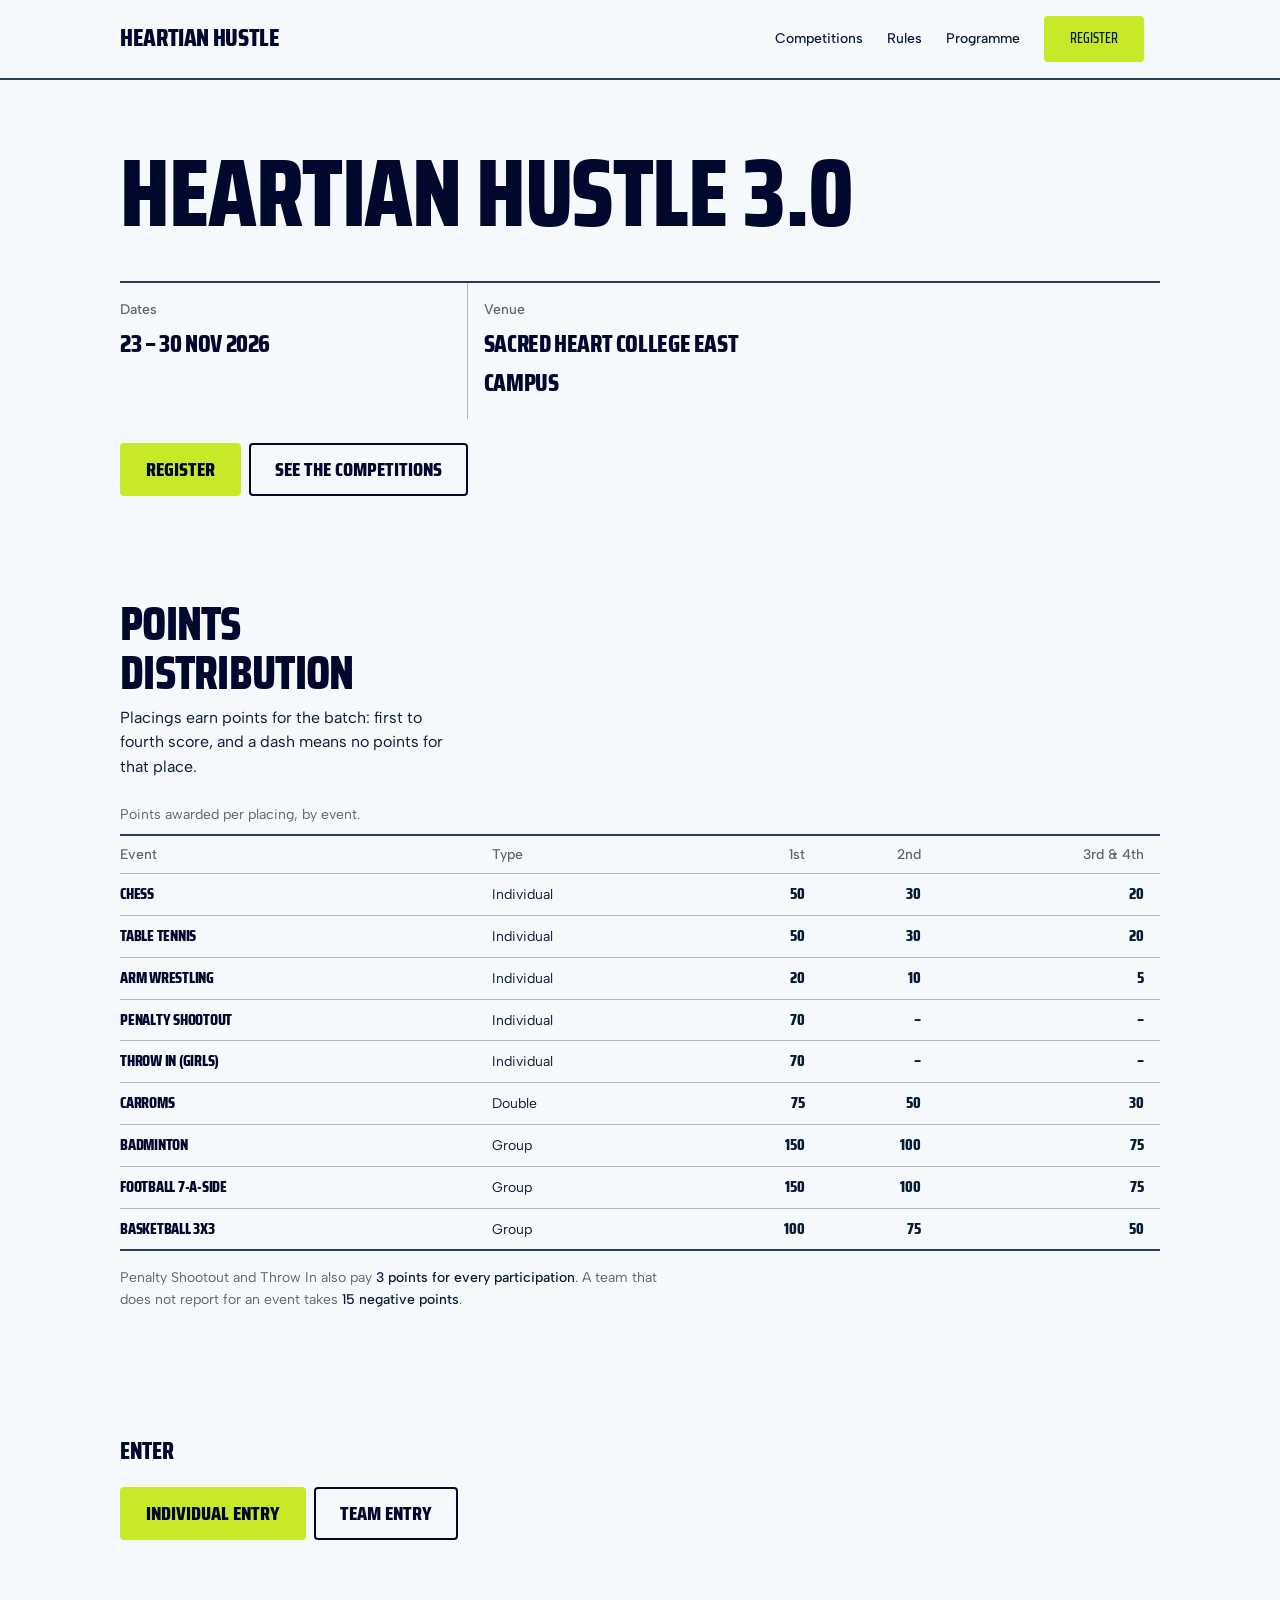
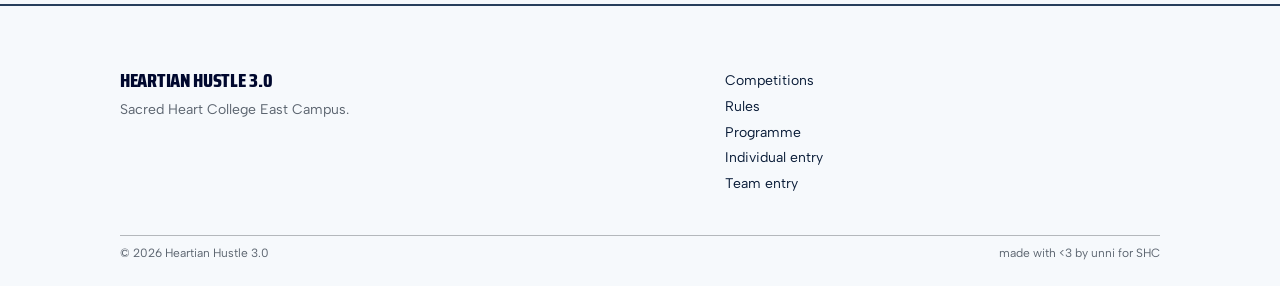
==== index.html @ a340eaea "fix: let the CSV download land before revoking its blob The object URL was revoked in the same tick " ====
<!DOCTYPE html>
<html lang="en">
<head>
<meta charset="utf-8">
<meta name="viewport" content="width=device-width, initial-scale=1">
<title>Heartian Hustle 3.0</title>
<meta name="description" content="Heartian Hustle 3.0 at Sacred Heart College East Campus, 23 – 30 November 2026.">
<meta property="og:title" content="Heartian Hustle 3.0">
<meta property="og:description" content="Heartian Hustle 3.0 at Sacred Heart College East Campus, 23 – 30 November 2026.">
<meta property="og:type" content="website">
<meta name="theme-color" content="#f7f8fa">
<link rel="icon" href="data:image/svg+xml,%3Csvg xmlns='http://www.w3.org/2000/svg' viewBox='0 0 32 32'%3E%3Crect width='32' height='32' fill='%230d1220'/%3E%3Ctext x='16' y='24' font-family='Arial Narrow,Helvetica,Arial' font-size='20' font-weight='700' fill='%23f7f8fa' text-anchor='middle'%3EH%3C/text%3E%3C/svg%3E">
<link rel="preconnect" href="https://fonts.googleapis.com">
<link rel="preconnect" href="https://fonts.gstatic.com" crossorigin>
<link href="https://fonts.googleapis.com/css2?family=Albert+Sans:wght@400;500&family=JetBrains+Mono:wght@500&family=Saira+Condensed:wght@800&display=swap" rel="stylesheet">
<link rel="stylesheet" href="css/style.css?v=20261119b">
<script>document.documentElement.className += ' js';</script>
</head>

<body>
<a class="skip" href="#main">Skip to content</a>

<header class="mast">
  <div class="wrap mast-inner">
    <a class="wordmark" href="index.html">Heartian Hustle</a>
    <div class="mast-tools">
      <button class="nav-toggle" type="button" data-nav-toggle aria-expanded="false" aria-controls="site-nav">Menu</button>
    </div>
    <nav class="nav" id="site-nav" data-nav>
      <a href="events.html">Competitions</a>
      <a href="rules.html">Rules</a>
      <a href="schedule.html">Programme</a>
      <a class="btn btn-volt" href="register.html">Register</a>
    </nav>
  </div>
</header>

<main id="main">

  <section class="hero">
    <div class="wrap">
      <h1>Heartian Hustle 3.0</h1>
      <dl class="facts">
        <div><dt>Dates</dt><dd>23 – 30 Nov 2026</dd></div>
        <div><dt>Venue</dt><dd>Sacred Heart College East Campus</dd></div>
      </dl>
      <div class="actions">
        <a class="btn btn-volt" href="register.html">Register</a>
        <a class="btn btn-line" href="events.html">See the competitions</a>
      </div>
    </div>
  </section>

  <section class="section">
    <div class="wrap">
      <div class="section-head">
        <h2>Points distribution</h2>
        <p class="lede">Placings earn points for the batch: first to fourth score, and a dash means no points for that place.</p>
      </div>
      <div class="sheet-wrap">
        <table class="points">
          <caption>Points awarded per placing, by event.</caption>
          <thead>
            <tr>
              <th scope="col">Event</th>
              <th scope="col">Type</th>
              <th scope="col" class="num">1st</th>
              <th scope="col" class="num">2nd</th>
              <th scope="col" class="num">3rd &amp; 4th</th>
            </tr>
          </thead>
          <tbody>
            <tr>
              <th scope="row">Chess</th>
              <td>Individual</td>
              <td class="num">50</td>
              <td class="num">30</td>
              <td class="num">20</td>
            </tr>
            <tr>
              <th scope="row">Table Tennis</th>
              <td>Individual</td>
              <td class="num">50</td>
              <td class="num">30</td>
              <td class="num">20</td>
            </tr>
            <tr>
              <th scope="row">Arm Wrestling</th>
              <td>Individual</td>
              <td class="num">20</td>
              <td class="num">10</td>
              <td class="num">5</td>
            </tr>
            <tr>
              <th scope="row">Penalty Shootout</th>
              <td>Individual</td>
              <td class="num">70</td>
              <td class="num">&ndash;</td>
              <td class="num">&ndash;</td>
            </tr>
            <tr>
              <th scope="row">Throw In (Girls)</th>
              <td>Individual</td>
              <td class="num">70</td>
              <td class="num">&ndash;</td>
              <td class="num">&ndash;</td>
            </tr>
            <tr>
              <th scope="row">Carroms</th>
              <td>Double</td>
              <td class="num">75</td>
              <td class="num">50</td>
              <td class="num">30</td>
            </tr>
            <tr>
              <th scope="row">Badminton</th>
              <td>Group</td>
              <td class="num">150</td>
              <td class="num">100</td>
              <td class="num">75</td>
            </tr>
            <tr>
              <th scope="row">Football 7-a-side</th>
              <td>Group</td>
              <td class="num">150</td>
              <td class="num">100</td>
              <td class="num">75</td>
            </tr>
            <tr>
              <th scope="row">Basketball 3x3</th>
              <td>Group</td>
              <td class="num">100</td>
              <td class="num">75</td>
              <td class="num">50</td>
            </tr>
          </tbody>
        </table>
      </div>
      <p class="points-note">Penalty Shootout and Throw In also pay <strong>3 points for every participation</strong>. A team that does not report for an event takes <strong>15 negative points</strong>.</p>
    </div>
  </section>

  <section class="section">
    <div class="wrap">
      <h2>Enter</h2>
      <div class="actions mt-lg">
        <a class="btn btn-volt" href="register.html">Individual entry</a>
        <a class="btn btn-line" href="register-team.html">Team entry</a>
      </div>
    </div>
  </section>

</main>

<footer class="foot">
  <div class="wrap">
    <div class="foot-grid">
      <div>
        <h2>Heartian Hustle 3.0</h2>
        <p>Sacred Heart College East Campus.</p>
      </div>
      <div class="col">
        <a href="events.html">Competitions</a>
        <a href="rules.html">Rules</a>
        <a href="schedule.html">Programme</a>
        <a href="register.html">Individual entry</a>
        <a href="register-team.html">Team entry</a>
      </div>
    </div>
    <div class="colophon">
      <span>&copy; <span data-year>2026</span> Heartian Hustle 3.0</span>
      <span>made with &lt;3 by unni for SHC</span>
    </div>
  </div>
</footer>

<script src="js/site.js?v=20261119b" defer></script>
</body>
</html>
---- css/style.css ----
/* Hallmark · v2.0.0 · theme: sport · deal: manual · genre: editorial · job: register · tone: utilitarian · modes: light · sloplint: clean, 0 FAIL / 0 REFLEX / 0 WARN (2026-11-18, editorial) */
/* Hallmark · pre-emit critique: P4 H4 E4 S4 R4 V3 · weakest: V, first build in this repo so there is no log to differ from; the theme was picked by hand rather than dealt */

:root {
  --color-paper: oklch(98% 0.005 250);
  --color-paper-2: oklch(95% 0.006 250);
  --color-paper-3: oklch(91.5% 0.007 250);
  --color-ink: oklch(16% 0.08 260);
  --color-ink-2: oklch(22% 0.06 258);
  --color-muted: oklch(50% 0.02 250);
  --color-rule: oklch(78% 0.008 250);
  --color-rule-2: oklch(36% 0.06 255);
  --color-accent: oklch(88% 0.2 120);
  --color-accent-ink: oklch(16% 0.08 260);
  --color-accent-deep: oklch(58% 0.145 125);
  --color-focus: oklch(58% 0.145 125);
  --color-slot: oklch(76% 0.07 258);

  --font-display: "Saira Condensed", "Arial Narrow", sans-serif;
  --font-body: "Albert Sans", ui-sans-serif, system-ui, sans-serif;
  --font-outlier: "JetBrains Mono", ui-monospace, monospace;

  --radius-card: 4px;
  --rule-hair: 1px;
  --rule-bar: 2px;
  --tracking-display: -0.015em;
  --display-weight: 800;

  --text-xs: 0.75rem;
  --text-sm: 0.875rem;
  --text-md: 1rem;
  --text-lg: 1.25rem;
  --text-xl: 1.5625rem;
  --text-2xl: 1.953rem;
  --text-3xl: 2.441rem;
  --text-display-s: 3.052rem;
  --text-display: 5.25rem;

  --space-xs: 4px;
  --space-sm: 8px;
  --space-md: 16px;
  --space-lg: 24px;
  --space-xl: 40px;
  --space-2xl: 64px;
  --space-3xl: 96px;

  --wrap: 1120px;
  --pad: clamp(20px, 5vw, 40px);
  --ease-out: cubic-bezier(0.2, 0.7, 0.3, 1);
  --dur-micro: 120ms;
  --dur-short: 220ms;

  --pad-control-y: 12px;
  --pad-control-x: 12px;
  --col-gap: var(--space-xl);

  color-scheme: light;
}

/* Base ------------------------------------------------------------------- */
*, *::before, *::after { box-sizing: border-box; }
html, body { overflow-x: clip; }
html { -webkit-text-size-adjust: 100%; scrollbar-color: var(--color-rule-2) var(--color-paper); }
body {
  margin: 0;
  background: var(--color-paper);
  color: var(--color-ink);
  font-family: var(--font-body);
  font-size: var(--text-md);
  font-weight: 400;
  line-height: 1.55;
  font-synthesis: none;
}
h1, h2, h3 {
  margin: 0;
  font-family: var(--font-display);
  font-weight: var(--display-weight);
  letter-spacing: var(--tracking-display);
  text-transform: uppercase;
  line-height: 1.02;
  text-wrap: balance;
}
p { margin: 0 0 var(--space-md); text-wrap: pretty; }
p:last-child { margin-bottom: 0; }
ul, ol { margin: 0; padding: 0; list-style: none; }
a { color: inherit; }
img { max-width: 100%; display: block; }
code { font-family: var(--font-outlier); font-size: 0.92em; }
[hidden] { display: none !important; }
::selection { background: var(--color-accent); color: var(--color-accent-ink); }

:where(a, button, input, select, textarea, summary, [tabindex]):focus-visible {
  outline: 2px solid var(--color-focus);
  outline-offset: 2px;
}

/* Layout ------------------------------------------------------------------ */
.wrap { width: 100%; max-width: var(--wrap); margin: 0 auto; padding: 0 var(--pad); }
.narrow { max-width: 640px; }
.skip { position: absolute; left: -9999px; }
.skip:focus { left: var(--space-md); top: var(--space-md); z-index: 100; padding: var(--space-sm) var(--space-md); background: var(--color-ink); color: var(--color-paper); }

/* Masthead ---------------------------------------------------------------- */
.mast { border-bottom: var(--rule-bar) solid var(--color-rule-2); background: var(--color-paper); }
.mast-inner { position: relative; display: flex; flex-wrap: wrap; align-items: center; justify-content: space-between; gap: var(--space-md); padding-top: var(--space-md); padding-bottom: var(--space-md); }
.wordmark { font-family: var(--font-display); font-weight: var(--display-weight); font-size: var(--text-xl); letter-spacing: var(--tracking-display); text-transform: uppercase; text-decoration: none; margin-right: auto; }

/* Masthead tools ----------------------------------------------------------- */
.mast-tools { display: flex; align-items: center; gap: var(--space-sm); }
/* Above the mobile breakpoint the tools sit at the far edge, past the nav. */
@media (min-width: 781px) { .mast-tools { order: 1; } }
.nav { display: flex; align-items: center; gap: var(--space-lg); }
.nav a { font-size: var(--text-sm); font-weight: 500; color: var(--color-ink-2); text-decoration: none; }
.nav a:hover { color: var(--color-ink); text-decoration: underline; text-decoration-color: var(--color-accent-deep); text-underline-offset: 4px; }
.nav a[aria-current="page"] { color: var(--color-ink); text-decoration: underline; text-decoration-color: var(--color-accent-deep); text-underline-offset: 4px; }
.nav a:active { color: var(--color-accent-deep); }
.nav-toggle { display: none; }

/* Controls ---------------------------------------------------------------- */
.btn {
  display: inline-flex;
  align-items: center;
  justify-content: center;
  padding: var(--pad-control-y) var(--space-lg);
  border: var(--rule-bar) solid transparent;
  border-radius: var(--radius-card);
  font-family: var(--font-display);
  font-weight: var(--display-weight);
  font-size: var(--text-lg);
  line-height: 1.25;
  letter-spacing: 0;
  text-transform: uppercase;
  text-decoration: none;
  cursor: pointer;
  transition: background-color var(--dur-micro) var(--ease-out), color var(--dur-micro) var(--ease-out), border-color var(--dur-micro) var(--ease-out);
}
.btn-volt { background: var(--color-accent); color: var(--color-accent-ink); }
.btn-volt:hover { background: var(--color-accent-deep); color: var(--color-accent-ink); }
.btn-volt:active { background: var(--color-ink); color: var(--color-paper); }
.btn-line { border-color: var(--color-ink); color: var(--color-ink); }
.btn-line:hover { background: var(--color-ink); color: var(--color-paper); }
.btn-line:active { background: var(--color-accent); border-color: var(--color-ink); color: var(--color-accent-ink); }
.btn-block { width: 100%; }
.btn:disabled { background: var(--color-paper-3); color: var(--color-muted); cursor: not-allowed; }

/* Hero -------------------------------------------------------------------- */
.hero { padding: var(--space-2xl) 0 var(--space-xl); }
.hero h1 { font-size: clamp(3rem, 8vw, 6rem); }
.hero-line { max-width: 46ch; margin-top: var(--space-md); font-size: var(--text-lg); color: var(--color-ink-2); }
.facts { display: grid; grid-template-columns: repeat(3, minmax(0, 1fr)); margin: var(--space-xl) 0 0; border-top: var(--rule-bar) solid var(--color-rule-2); }
.facts > div { padding: var(--space-md) var(--space-md) var(--space-md) 0; }
.facts > div + div { padding-left: var(--space-md); border-left: var(--rule-hair) solid var(--color-rule); }
.facts dt { font-size: var(--text-sm); font-weight: 500; color: var(--color-muted); }
.facts dd { margin: var(--space-xs) 0 0; font-family: var(--font-display); font-weight: var(--display-weight); font-size: var(--text-xl); font-variant-numeric: tabular-nums; letter-spacing: var(--tracking-display); text-transform: uppercase; }
.actions { display: flex; flex-wrap: wrap; gap: var(--space-sm); margin-top: var(--space-lg); }

/* Sections ---------------------------------------------------------------- */
.section { padding: var(--space-2xl) 0; }
.section-well { background: var(--color-paper-2); border-top: var(--rule-bar) solid var(--color-rule-2); color: var(--color-ink); }
.section-head { max-width: 34ch; margin-bottom: var(--space-lg); }
.section-head h2 { font-size: clamp(1.9rem, 4vw, 3rem); }
.label { font-size: var(--text-sm); font-weight: 500; color: var(--color-muted); }
.lede { max-width: 62ch; margin-top: var(--space-sm); color: var(--color-ink-2); }

/* Competition index ------------------------------------------------------- */
.index { border-top: var(--rule-bar) solid var(--color-rule-2); }
.index-row { display: grid; grid-template-columns: minmax(0, 1fr) auto; gap: var(--space-md); align-items: baseline; padding: var(--space-md) 0; border-bottom: var(--rule-hair) solid var(--color-rule); color: inherit; text-decoration: none; transition: background-color var(--dur-micro) var(--ease-out); }
.index-row:hover { background: var(--color-paper-2); }
.index-row:active { background: var(--color-paper-3); }
.index-row-detail { grid-template-columns: minmax(0, 1.4fr) minmax(0, 1fr) auto; }
.index-row h3 { font-size: var(--text-xl); }
.index-row .meta { font-size: var(--text-sm); color: var(--color-ink-2); }
.index-row .enter { font-family: var(--font-display); font-weight: var(--display-weight); font-size: var(--text-md); text-transform: uppercase; color: var(--color-ink); text-decoration: underline; text-decoration-color: var(--color-accent); text-decoration-thickness: var(--rule-bar); text-underline-offset: 5px; }
.index-row:hover .enter { text-decoration-color: var(--color-accent-deep); }

/* Tables ------------------------------------------------------------------ */
.sheet-wrap { overflow-x: auto; }
.sheet { width: 100%; border-collapse: collapse; border-top: var(--rule-bar) solid var(--color-rule-2); border-bottom: var(--rule-bar) solid var(--color-rule-2); font-size: var(--text-sm); }
.sheet caption { padding-bottom: var(--space-sm); text-align: left; caption-side: top; font-size: var(--text-sm); font-weight: 500; color: var(--color-muted); }
.sheet th, .sheet td { padding: var(--space-sm) var(--space-md) var(--space-sm) 0; text-align: left; vertical-align: baseline; border-top: var(--rule-hair) solid var(--color-rule); }
.sheet thead th { border-top: 0; font-size: var(--text-sm); font-weight: 500; color: var(--color-muted); }
.sheet td:first-child { width: 6.5rem; font-family: var(--font-outlier); font-size: var(--text-sm); font-variant-numeric: tabular-nums; color: var(--color-ink-2); white-space: nowrap; }
.sheet .stage { color: var(--color-muted); }
.day + .day { margin-top: var(--space-2xl); }
.day-head { display: flex; align-items: baseline; justify-content: space-between; gap: var(--space-md); margin-bottom: var(--space-sm); }
.day-head h2 { font-size: var(--text-3xl); }

/* Points distribution ------------------------------------------------------ */
/* Reference table on the home and competitions pages: event names in the
   display face, points right-aligned so the columns read as numbers. */
.points { width: 100%; border-collapse: collapse; border-top: var(--rule-bar) solid var(--color-rule-2); border-bottom: var(--rule-bar) solid var(--color-rule-2); }
.points caption { padding-bottom: var(--space-sm); text-align: left; caption-side: top; font-size: var(--text-sm); color: var(--color-muted); }
.points th, .points td { padding: var(--space-sm) var(--space-md) var(--space-sm) 0; text-align: left; vertical-align: baseline; border-top: var(--rule-hair) solid var(--color-rule); }
.points thead th { border-top: 0; font-size: var(--text-sm); font-weight: 500; color: var(--color-muted); white-space: nowrap; }
.points tbody th { font-family: var(--font-display); font-weight: var(--display-weight); font-size: var(--text-md); letter-spacing: var(--tracking-display); text-transform: uppercase; }
.points tbody td { font-size: var(--text-sm); color: var(--color-ink-2); }
.points .num { text-align: right; font-family: var(--font-display); font-weight: var(--display-weight); font-size: var(--text-md); font-variant-numeric: tabular-nums; letter-spacing: var(--tracking-display); }
.points thead .num { font-family: var(--font-body); font-weight: 500; font-size: var(--text-sm); letter-spacing: 0; }

/* Rules ------------------------------------------------------------------- */
/* The general instructions are a numbered sheet; each event's rules are a
 * bulleted body inside a details panel. Both use the same hairlines as the
 * points table so the page reads as one printed document. */
.rules { counter-reset: rule; border-top: var(--rule-bar) solid var(--color-rule-2); }
.rules > li { position: relative; padding: var(--space-sm) 0 var(--space-sm) 3.25rem; border-bottom: var(--rule-hair) solid var(--color-rule); color: var(--color-ink-2); }
.rules > li::before { counter-increment: rule; content: counter(rule, decimal-leading-zero); position: absolute; left: 0; top: var(--space-sm); font-family: var(--font-outlier); font-size: var(--text-sm); color: var(--color-muted); }
.rules strong { color: var(--color-ink); font-weight: 500; }

.rule-list { display: grid; gap: var(--space-xs); margin-bottom: var(--space-md); }
.rule-list li { position: relative; padding-left: var(--space-lg); color: var(--color-ink-2); }
.rule-list li::before { content: ""; position: absolute; left: 0; top: 0.62em; width: 8px; height: var(--rule-bar); background: var(--color-accent-deep); }
.rule-list strong { color: var(--color-ink); font-weight: 500; }

.event-meta { display: grid; grid-template-columns: repeat(auto-fit, minmax(8.5rem, 1fr)); gap: var(--space-sm) var(--space-md); margin: var(--space-sm) 0 var(--space-lg); padding-bottom: var(--space-md); border-bottom: var(--rule-hair) solid var(--color-rule); }
.event-meta dt { font-size: var(--text-xs); font-weight: 500; color: var(--color-muted); }
.event-meta dd { margin: 2px 0 0; font-size: var(--text-sm); }

.points-note { max-width: 62ch; margin-top: var(--space-md); font-size: var(--text-sm); color: var(--color-muted); }
.points-note strong { color: var(--color-ink-2); font-weight: 500; }


/* Entry band -------------------------------------------------------------- */
.entry { display: grid; grid-template-columns: minmax(0, 1.1fr) minmax(0, 0.9fr); gap: var(--col-gap); align-items: start; }
.entry-single { grid-template-columns: minmax(0, 1fr); max-width: 760px; }
.included { border-top: var(--rule-bar) solid var(--color-rule-2); }
.included > div { display: grid; grid-template-columns: minmax(0, 0.55fr) minmax(0, 1fr); gap: var(--space-md); padding: var(--space-sm) 0; border-bottom: var(--rule-hair) solid var(--color-rule); }
.included dt { font-size: var(--text-sm); font-weight: 500; color: var(--color-muted); }
.included dd { margin: 0; font-size: var(--text-md); }

/* Questions --------------------------------------------------------------- */
.asks { border-top: var(--rule-bar) solid var(--color-rule-2); }
.asks a { display: flex; justify-content: space-between; gap: var(--space-md); padding: var(--space-sm) 0; border-bottom: var(--rule-hair) solid var(--color-rule); font-size: var(--text-lg); text-decoration: none; }
.asks a:hover { text-decoration: underline; text-decoration-color: var(--color-accent-deep); text-underline-offset: 4px; }
.asks a:active { background: var(--color-paper-2); }

/* Forms ------------------------------------------------------------------- */
.form-grid { display: grid; grid-template-columns: repeat(2, minmax(0, 1fr)); gap: var(--space-md) var(--col-gap); }
.field { display: flex; flex-direction: column; gap: var(--space-xs); }
.field-full { grid-column: 1 / -1; }
.field label { font-size: var(--text-sm); font-weight: 500; color: var(--color-ink-2); }
input, select, textarea {
  width: 100%;
  padding: var(--space-sm) var(--pad-control-x);
  border: var(--rule-hair) solid var(--color-rule-2);
  border-radius: var(--radius-card);
  background: var(--color-paper);
  color: var(--color-ink);
  font-family: var(--font-body);
  font-size: var(--text-md);
}
input:focus-visible, select:focus-visible, textarea:focus-visible { outline: 2px solid var(--color-focus); outline-offset: 0; }
textarea { min-height: 104px; resize: vertical; }
.hint { font-size: var(--text-xs); color: var(--color-muted); }
.check { display: flex; align-items: flex-start; gap: var(--space-sm); font-size: var(--text-sm); color: var(--color-ink-2); }
.check input { flex: 0 0 auto; width: auto; margin-top: var(--space-xs); }
.field-label { font-size: var(--text-sm); font-weight: 500; color: var(--color-ink-2); }
.checks { display: grid; grid-template-columns: repeat(2, minmax(0, 1fr)); gap: var(--space-sm) var(--col-gap); margin-top: var(--space-xs); }
.field-error { padding-left: var(--space-sm); border-left: var(--rule-bar) solid var(--color-ink); font-size: var(--text-sm); font-weight: 500; }
.notice { margin-bottom: var(--space-lg); padding: var(--space-md); border: var(--rule-hair) solid var(--color-slot); border-left: var(--rule-bar) solid var(--color-accent-deep); background: var(--color-paper-2); font-size: var(--text-sm); }

/* FAQ --------------------------------------------------------------------- */
details { border-bottom: var(--rule-hair) solid var(--color-rule); }
details:first-of-type { border-top: var(--rule-bar) solid var(--color-rule-2); }
summary { display: flex; justify-content: space-between; gap: var(--space-md); padding: var(--space-md) 0; font-size: var(--text-lg); font-weight: 500; cursor: pointer; list-style: none; }
summary::-webkit-details-marker { display: none; }
summary::after { content: "+"; font-family: var(--font-outlier); color: var(--color-muted); }
details[open] summary::after { content: "-"; }
summary:hover { color: var(--color-accent-deep); }
summary:active { background: var(--color-paper-2); }
.details-body { max-width: 68ch; padding-bottom: var(--space-md); color: var(--color-ink-2); }

/* Footer ------------------------------------------------------------------ */
.foot { padding: var(--space-2xl) 0 var(--space-lg); border-top: var(--rule-bar) solid var(--color-rule-2); }
.foot-grid { display: grid; grid-template-columns: minmax(0, 1.3fr) minmax(0, 1fr); gap: var(--col-gap); }
.foot h2 { font-size: var(--text-lg); }
.foot p { margin-top: var(--space-sm); font-size: var(--text-sm); color: var(--color-muted); }
.foot .col { display: grid; align-content: start; gap: var(--space-xs); }
.foot .col a { font-size: var(--text-sm); color: var(--color-ink-2); text-decoration: none; }
.foot .col a:hover { text-decoration: underline; text-decoration-color: var(--color-accent-deep); text-underline-offset: 4px; }
.colophon { display: flex; flex-wrap: wrap; justify-content: space-between; gap: var(--space-sm) var(--space-md); margin-top: var(--space-xl); padding-top: var(--space-sm); border-top: var(--rule-hair) solid var(--color-rule); font-size: var(--text-xs); color: var(--color-muted); }

/* Utility ----------------------------------------------------------------- */
.center-page { padding: var(--space-3xl) 0; }
.stack { display: grid; gap: var(--space-xs); }
.mt-lg { margin-top: var(--space-lg); }

/* Responsive -------------------------------------------------------------- */
@media (max-width: 900px) {
  .entry, .foot-grid { grid-template-columns: 1fr; gap: var(--space-xl); }
  .facts { grid-template-columns: 1fr; }
  .facts > div + div { padding-left: 0; border-left: 0; border-top: var(--rule-hair) solid var(--color-rule); }
}

@media (max-width: 780px) {
  .sheet { min-width: 33rem; }
  .points { min-width: 34rem; }
  .facts > div { padding: var(--space-sm) 0; }
  .nav-toggle { display: inline-flex; align-items: center; padding: var(--space-xs) var(--pad-control-x); border: var(--rule-hair) solid var(--color-rule-2); border-radius: var(--radius-card); background: transparent; color: var(--color-ink); font-family: var(--font-body); font-size: var(--text-sm); cursor: pointer; }
  .nav-toggle:active { background: var(--color-paper-3); }
  .nav { width: 100%; flex-wrap: wrap; gap: var(--space-sm) var(--space-lg); }
  .js .nav { display: none; flex-direction: column; align-items: stretch; gap: 0; }
  .js .nav.is-open { display: flex; }
  .js .nav a { padding: var(--space-sm) 0; border-top: var(--rule-hair) solid var(--color-rule); }
  .js .nav .btn { margin-top: var(--space-sm); border-top: 0; }
  .index-row { grid-template-columns: minmax(0, 1fr) auto; row-gap: var(--space-xs); }
  .index-row .meta { grid-column: 1 / -1; }
  .form-grid { grid-template-columns: 1fr; }
  .checks { grid-template-columns: 1fr; }
  .rules > li { padding-left: 2.5rem; }
  .hero { padding-top: var(--space-xl); }
}

@media (prefers-reduced-motion: reduce) {
  * { transition: none !important; animation: none !important; }
}

/* Admin, organiser view ---------------------------------------------------- */
/* Internal page: statistics, filters, two data tables. Same tokens, no new
   colours, so it follows light and dark without extra work. */
.admin-auth { max-width: 26rem; }
.admin-stats { display: grid; grid-template-columns: repeat(auto-fit, minmax(8rem, 1fr)); margin: 0; border-top: var(--rule-bar) solid var(--color-rule-2); }
.admin-stats > div { padding: var(--space-md) 0; border-bottom: var(--rule-hair) solid var(--color-rule); }
.admin-stats dt { font-size: var(--text-sm); font-weight: 500; color: var(--color-muted); }
.admin-stats dd { margin: var(--space-xs) 0 0; font-family: var(--font-display); font-weight: var(--display-weight); font-size: var(--text-2xl); letter-spacing: var(--tracking-display); font-variant-numeric: tabular-nums; }

.admin-filters { display: grid; grid-template-columns: repeat(auto-fit, minmax(10rem, 1fr)); gap: var(--space-md); align-items: end; }
.admin-filter-reset { justify-content: flex-end; }

.admin-table { width: 100%; border-collapse: collapse; border-top: var(--rule-bar) solid var(--color-rule-2); border-bottom: var(--rule-bar) solid var(--color-rule-2); font-size: var(--text-sm); }
.admin-table th, .admin-table td { padding: var(--space-sm) var(--space-md) var(--space-sm) 0; text-align: left; vertical-align: top; border-top: var(--rule-hair) solid var(--color-rule); }
.admin-table thead th { border-top: 0; font-weight: 500; color: var(--color-muted); white-space: nowrap; }
.admin-table tbody th { font-weight: 500; }
.admin-table tbody tr:last-child th, .admin-table tbody tr:last-child td { border-bottom: 0; }
.admin-table th button { padding: 0; border: 0; background: none; color: inherit; font: inherit; text-align: left; cursor: pointer; }
.admin-table th button:hover { color: var(--color-ink); text-decoration: underline; text-decoration-color: var(--color-accent-deep); text-underline-offset: 4px; }
.admin-table .num { text-align: right; font-variant-numeric: tabular-nums; }
.admin-table .label { display: block; }
.admin-table input[type="checkbox"] { width: auto; }
.admin-remove { padding: 0; border: 0; background: none; font: inherit; color: var(--color-ink-2); text-decoration: underline; text-decoration-color: var(--color-accent-deep); text-underline-offset: 4px; cursor: pointer; }
.admin-remove:hover { color: var(--color-ink); }
.admin-remove:active { color: var(--color-accent-deep); }

@media (max-width: 780px) {
  .admin-table { min-width: 40rem; }
  .admin-search-only { width: 100%; }
}

/* Team member rows ---------------------------------------------------------- */
/* The captain is a normal field; these are the rest of the squad. Built by
   js/register.js, so the markup for a row lives there, not here. */
.members { display: grid; gap: var(--space-md); margin-top: var(--space-sm); }
.member { padding: var(--space-md); border: var(--rule-hair) solid var(--color-rule); border-radius: var(--radius-card); background: var(--color-paper-2); }
.member-head { display: flex; align-items: center; justify-content: space-between; gap: var(--space-sm); margin-bottom: var(--space-sm); }
.member-title { font-size: var(--text-sm); font-weight: 500; color: var(--color-ink-2); }
.member-remove { width: 2rem; height: 2rem; padding: 0; border: var(--rule-hair) solid var(--color-rule-2); border-radius: var(--radius-card); background: var(--color-paper); color: var(--color-ink); font-size: var(--text-md); line-height: 1; cursor: pointer; }
.member-remove:hover { background: var(--color-ink); color: var(--color-paper); }
.member-grid { display: grid; grid-template-columns: repeat(2, minmax(0, 1fr)); gap: var(--space-sm) var(--col-gap); }
.member-label { font-size: var(--text-xs); font-weight: 500; color: var(--color-muted); }
.members-actions { display: flex; flex-wrap: wrap; align-items: center; gap: var(--space-md); margin-top: var(--space-md); }
.members-count { font-size: var(--text-xs); color: var(--color-muted); }
.members-count[data-ok="false"] { color: var(--color-ink-2); font-weight: 500; }

@media (max-width: 720px) {
  .member-grid { grid-template-columns: 1fr; }
}

/* Section headings inside a form -------------------------------------------- */
.form-head { margin: 0; font-family: var(--font-body); font-size: var(--text-md); font-weight: 500; color: var(--color-ink); }
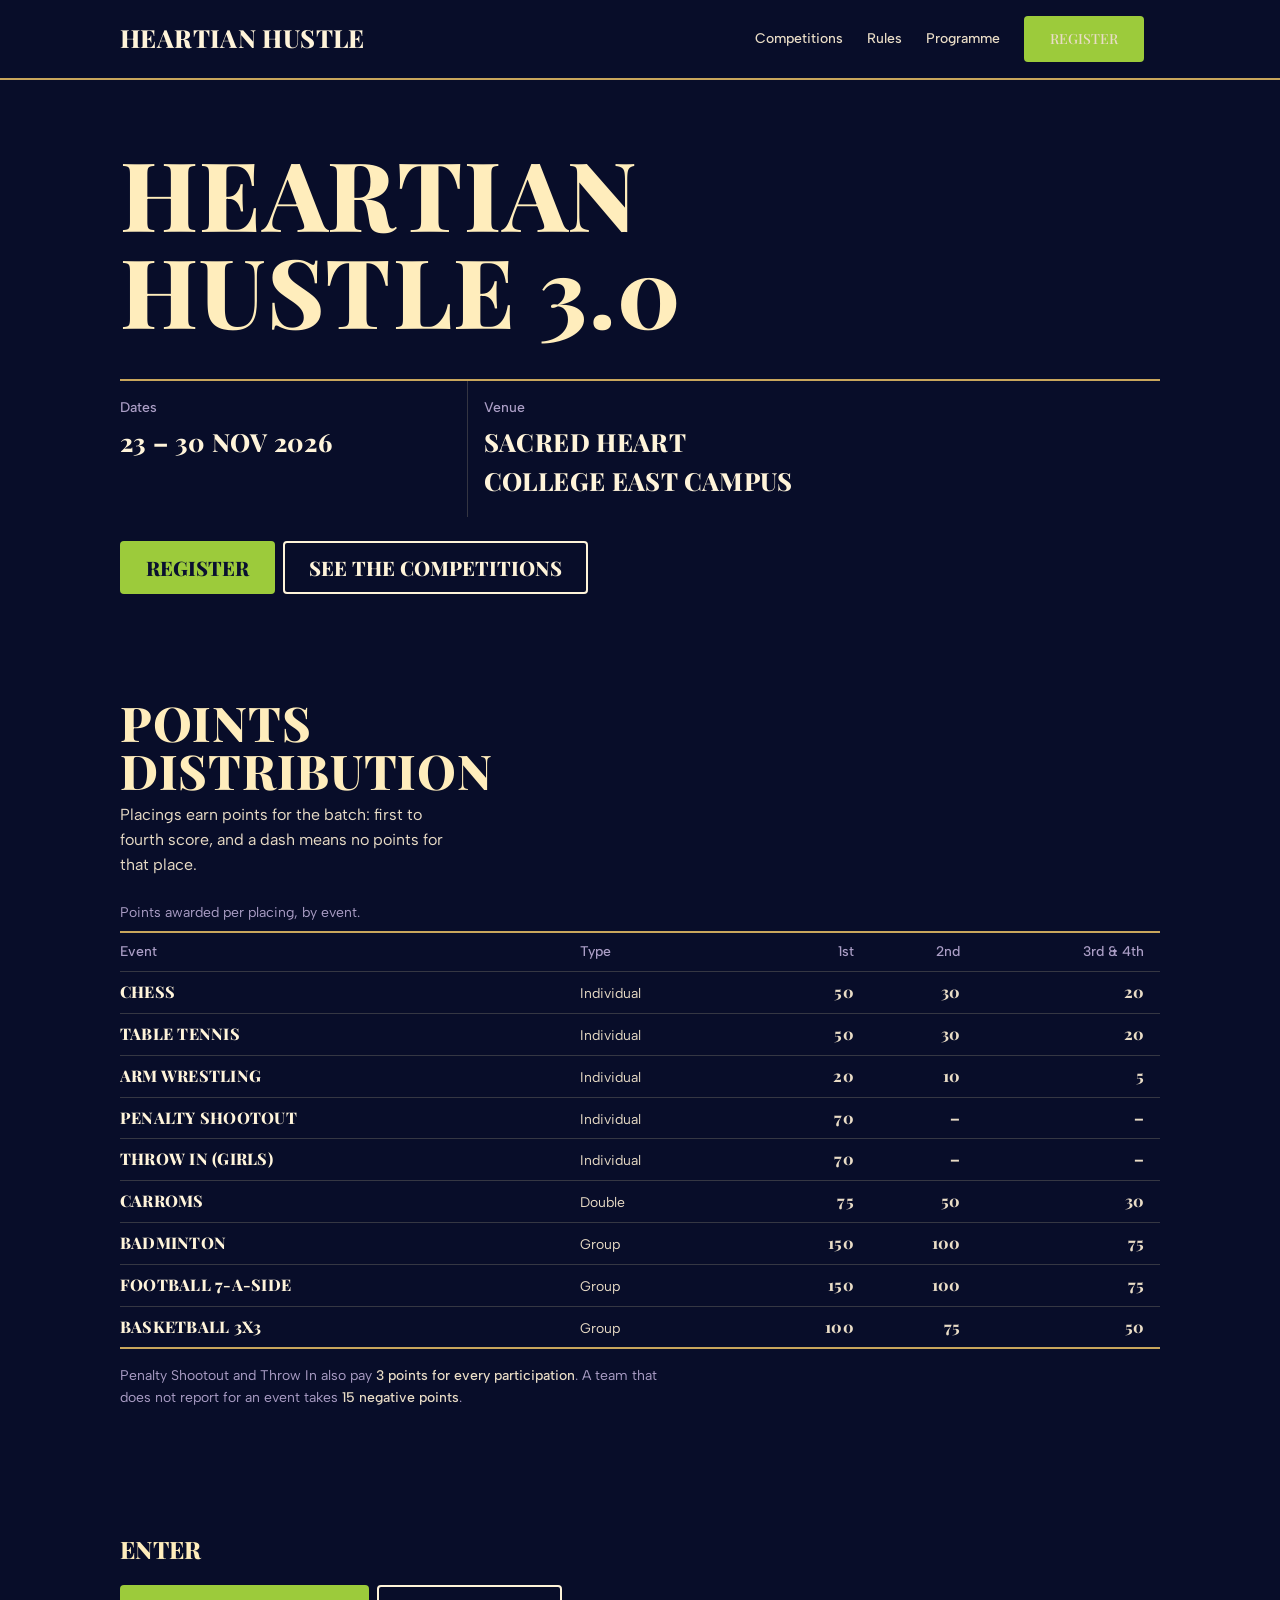
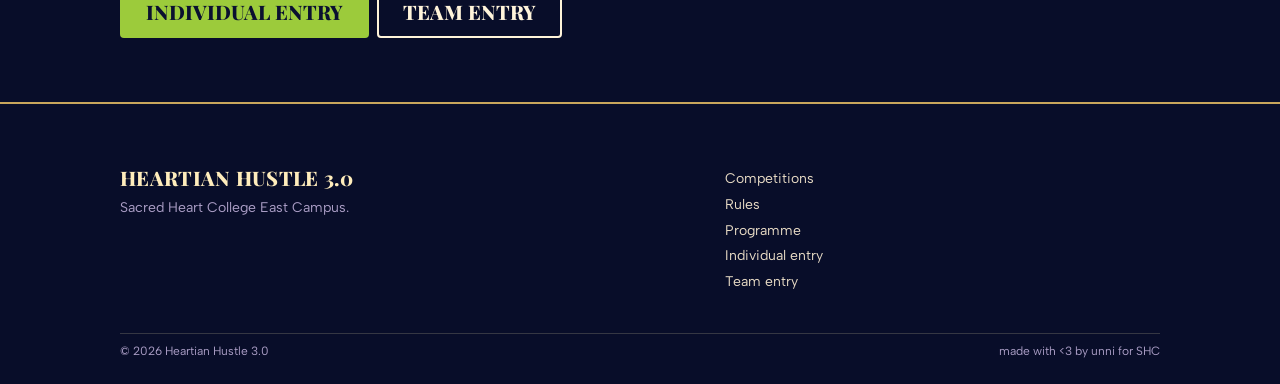
==== commit 0319009c: "theme: the sponsorship deck palette Indigo night with nebula light behind every page, gold hairlines" ====
--- a/index.html
+++ b/index.html
@@ -8,12 +8,12 @@
 <meta property="og:title" content="Heartian Hustle 3.0">
 <meta property="og:description" content="Heartian Hustle 3.0 at Sacred Heart College East Campus, 23 – 30 November 2026.">
 <meta property="og:type" content="website">
-<meta name="theme-color" content="#f7f8fa">
-<link rel="icon" href="data:image/svg+xml,%3Csvg xmlns='http://www.w3.org/2000/svg' viewBox='0 0 32 32'%3E%3Crect width='32' height='32' fill='%230d1220'/%3E%3Ctext x='16' y='24' font-family='Arial Narrow,Helvetica,Arial' font-size='20' font-weight='700' fill='%23f7f8fa' text-anchor='middle'%3EH%3C/text%3E%3C/svg%3E">
+<meta name="theme-color" content="#080d29">
+<link rel="icon" href="data:image/svg+xml,%3Csvg xmlns='http://www.w3.org/2000/svg' viewBox='0 0 32 32'%3E%3Crect width='32' height='32' fill='%239ccb3b'/%3E%3Ctext x='16' y='24' font-family='Georgia,serif' font-size='20' font-weight='700' fill='%230a1030' text-anchor='middle'%3EH%3C/text%3E%3C/svg%3E">
 <link rel="preconnect" href="https://fonts.googleapis.com">
 <link rel="preconnect" href="https://fonts.gstatic.com" crossorigin>
-<link href="https://fonts.googleapis.com/css2?family=Albert+Sans:wght@400;500&family=JetBrains+Mono:wght@500&family=Saira+Condensed:wght@800&display=swap" rel="stylesheet">
-<link rel="stylesheet" href="css/style.css?v=20261119b">
+<link href="https://fonts.googleapis.com/css2?family=Albert+Sans:wght@400;500&family=JetBrains+Mono:wght@500&family=Playfair+Display:wght@700;800&display=swap" rel="stylesheet">
+<link rel="stylesheet" href="css/style.css?v=20261119d">
 <script>document.documentElement.className += ' js';</script>
 </head>
 
@@ -174,6 +174,6 @@
   </div>
 </footer>
 
-<script src="js/site.js?v=20261119b" defer></script>
+<script src="js/site.js?v=20261119d" defer></script>
 </body>
 </html>
--- a/css/style.css
+++ b/css/style.css
@@ -1,29 +1,30 @@
 /* Hallmark · v2.0.0 · theme: sport · deal: manual · genre: editorial · job: register · tone: utilitarian · modes: light · sloplint: clean, 0 FAIL / 0 REFLEX / 0 WARN (2026-11-18, editorial) */
+/* Theme 2026-11-19: the sponsorship deck palette — indigo night, gold hairlines, lime action, Playfair display */
 /* Hallmark · pre-emit critique: P4 H4 E4 S4 R4 V3 · weakest: V, first build in this repo so there is no log to differ from; the theme was picked by hand rather than dealt */
 
 :root {
-  --color-paper: oklch(98% 0.005 250);
-  --color-paper-2: oklch(95% 0.006 250);
-  --color-paper-3: oklch(91.5% 0.007 250);
-  --color-ink: oklch(16% 0.08 260);
-  --color-ink-2: oklch(22% 0.06 258);
-  --color-muted: oklch(50% 0.02 250);
-  --color-rule: oklch(78% 0.008 250);
-  --color-rule-2: oklch(36% 0.06 255);
-  --color-accent: oklch(88% 0.2 120);
-  --color-accent-ink: oklch(16% 0.08 260);
-  --color-accent-deep: oklch(58% 0.145 125);
-  --color-focus: oklch(58% 0.145 125);
-  --color-slot: oklch(76% 0.07 258);
-
-  --font-display: "Saira Condensed", "Arial Narrow", sans-serif;
+  --color-paper: #080d29;
+  --color-paper-2: rgba(63, 43, 92, 0.42);
+  --color-paper-3: rgba(63, 43, 92, 0.62);
+  --color-ink: #fff4da;
+  --color-ink-2: #e9dcc6;
+  --color-muted: #ab9ec6;
+  --color-rule: rgba(255, 240, 183, 0.18);
+  --color-rule-2: #c9a65c;
+  --color-accent: #9ccb3b;
+  --color-accent-ink: #0a1030;
+  --color-accent-deep: #ff8a3d;
+  --color-focus: #ffc46b;
+  --color-slot: rgba(255, 240, 183, 0.35);
+
+  --font-display: "Playfair Display", Georgia, "Times New Roman", serif;
   --font-body: "Albert Sans", ui-sans-serif, system-ui, sans-serif;
   --font-outlier: "JetBrains Mono", ui-monospace, monospace;
 
   --radius-card: 4px;
   --rule-hair: 1px;
   --rule-bar: 2px;
-  --tracking-display: -0.015em;
+  --tracking-display: 0.015em;
   --display-weight: 800;
 
   --text-xs: 0.75rem;
@@ -54,8 +55,30 @@
   --pad-control-x: 12px;
   --col-gap: var(--space-xl);
 
-  color-scheme: light;
-}
+  color-scheme: dark;
+}
+
+/* Theme ------------------------------------------------------------------- */
+/* From the 2026 sponsorship deck: indigo night with nebula light, gold
+ * hairlines, lime for anything you can press, cream serif headings. */
+html { background: #05091f; }
+body { background: transparent; }
+body::before {
+  content: "";
+  position: fixed;
+  inset: 0;
+  z-index: -1;
+  pointer-events: none;
+  background:
+    radial-gradient(62% 44% at 12% 2%, rgba(170, 45, 150, 0.50), transparent 68%),
+    radial-gradient(52% 38% at 90% 6%, rgba(0, 120, 205, 0.38), transparent 70%),
+    radial-gradient(70% 46% at 50% 108%, rgba(255, 138, 61, 0.40), transparent 66%),
+    radial-gradient(42% 34% at 82% 66%, rgba(120, 48, 168, 0.35), transparent 72%),
+    #080d29;
+}
+h1, h2 { color: #ffedbc; }
+::placeholder { color: var(--color-muted); opacity: 1; }
+select option { background: var(--color-paper); color: var(--color-ink); }
 
 /* Base ------------------------------------------------------------------- */
 *, *::before, *::after { box-sizing: border-box; }
@@ -101,7 +124,7 @@
 .skip:focus { left: var(--space-md); top: var(--space-md); z-index: 100; padding: var(--space-sm) var(--space-md); background: var(--color-ink); color: var(--color-paper); }
 
 /* Masthead ---------------------------------------------------------------- */
-.mast { border-bottom: var(--rule-bar) solid var(--color-rule-2); background: var(--color-paper); }
+.mast { border-bottom: var(--rule-bar) solid var(--color-rule-2); background: transparent; }
 .mast-inner { position: relative; display: flex; flex-wrap: wrap; align-items: center; justify-content: space-between; gap: var(--space-md); padding-top: var(--space-md); padding-bottom: var(--space-md); }
 .wordmark { font-family: var(--font-display); font-weight: var(--display-weight); font-size: var(--text-xl); letter-spacing: var(--tracking-display); text-transform: uppercase; text-decoration: none; margin-right: auto; }
 
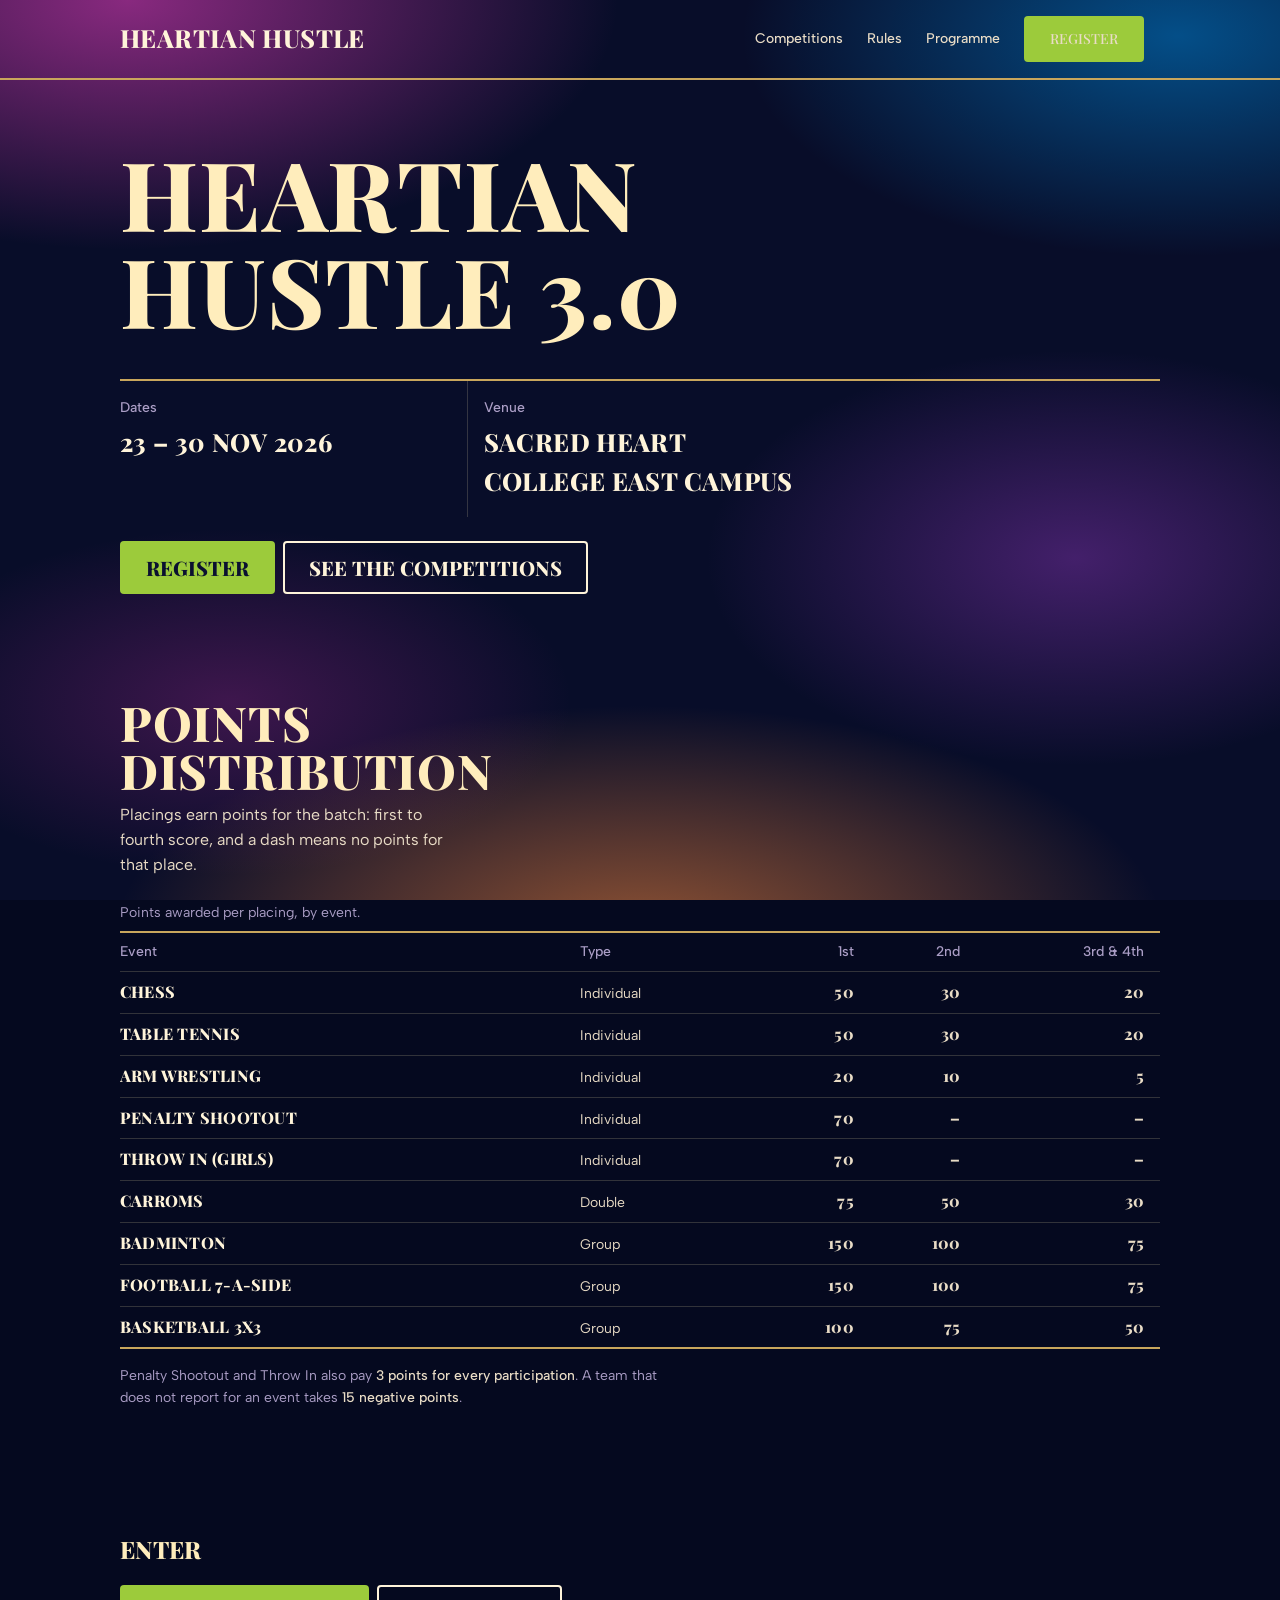
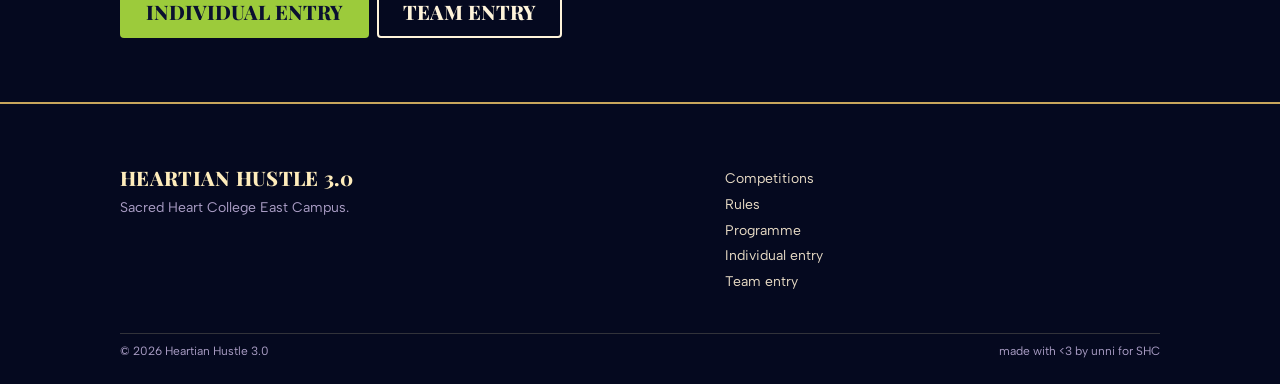
==== commit cb368233: "fix: the nebula was painted behind a solid body background The theme block sat above the base rules," ====
--- a/index.html
+++ b/index.html
@@ -13,7 +13,7 @@
 <link rel="preconnect" href="https://fonts.googleapis.com">
 <link rel="preconnect" href="https://fonts.gstatic.com" crossorigin>
 <link href="https://fonts.googleapis.com/css2?family=Albert+Sans:wght@400;500&family=JetBrains+Mono:wght@500&family=Playfair+Display:wght@700;800&display=swap" rel="stylesheet">
-<link rel="stylesheet" href="css/style.css?v=20261119d">
+<link rel="stylesheet" href="css/style.css?v=20261119f">
 <script>document.documentElement.className += ' js';</script>
 </head>
 
@@ -174,6 +174,6 @@
   </div>
 </footer>
 
-<script src="js/site.js?v=20261119d" defer></script>
+<script src="js/site.js?v=20261119f" defer></script>
 </body>
 </html>
--- a/css/style.css
+++ b/css/style.css
@@ -58,28 +58,6 @@
   color-scheme: dark;
 }
 
-/* Theme ------------------------------------------------------------------- */
-/* From the 2026 sponsorship deck: indigo night with nebula light, gold
- * hairlines, lime for anything you can press, cream serif headings. */
-html { background: #05091f; }
-body { background: transparent; }
-body::before {
-  content: "";
-  position: fixed;
-  inset: 0;
-  z-index: -1;
-  pointer-events: none;
-  background:
-    radial-gradient(62% 44% at 12% 2%, rgba(170, 45, 150, 0.50), transparent 68%),
-    radial-gradient(52% 38% at 90% 6%, rgba(0, 120, 205, 0.38), transparent 70%),
-    radial-gradient(70% 46% at 50% 108%, rgba(255, 138, 61, 0.40), transparent 66%),
-    radial-gradient(42% 34% at 82% 66%, rgba(120, 48, 168, 0.35), transparent 72%),
-    #080d29;
-}
-h1, h2 { color: #ffedbc; }
-::placeholder { color: var(--color-muted); opacity: 1; }
-select option { background: var(--color-paper); color: var(--color-ink); }
-
 /* Base ------------------------------------------------------------------- */
 *, *::before, *::after { box-sizing: border-box; }
 html, body { overflow-x: clip; }
@@ -116,6 +94,30 @@
   outline: 2px solid var(--color-focus);
   outline-offset: 2px;
 }
+
+/* Theme ------------------------------------------------------------------- */
+/* From the 2026 sponsorship deck: indigo night with nebula light, gold
+ * hairlines, lime for anything you can press, cream serif headings. */
+html { background: #05091f; }
+body { background: transparent; }
+body::before {
+  content: "";
+  position: fixed;
+  inset: 0;
+  z-index: -1;
+  pointer-events: none;
+  background:
+    radial-gradient(58% 42% at 10% 0%, rgba(186, 52, 160, 0.72), transparent 66%),
+    radial-gradient(50% 36% at 92% 4%, rgba(0, 132, 214, 0.55), transparent 68%),
+    radial-gradient(64% 40% at 50% 104%, rgba(255, 140, 60, 0.55), transparent 64%),
+    radial-gradient(40% 32% at 84% 62%, rgba(132, 52, 178, 0.48), transparent 72%),
+    radial-gradient(36% 26% at 18% 78%, rgba(163, 40, 145, 0.35), transparent 74%),
+    #080d29;
+}
+h1, h2 { color: #ffedbc; }
+::placeholder { color: var(--color-muted); opacity: 1; }
+input[type="checkbox"] { accent-color: var(--color-accent); }
+select option { background: var(--color-paper); color: var(--color-ink); }
 
 /* Layout ------------------------------------------------------------------ */
 .wrap { width: 100%; max-width: var(--wrap); margin: 0 auto; padding: 0 var(--pad); }
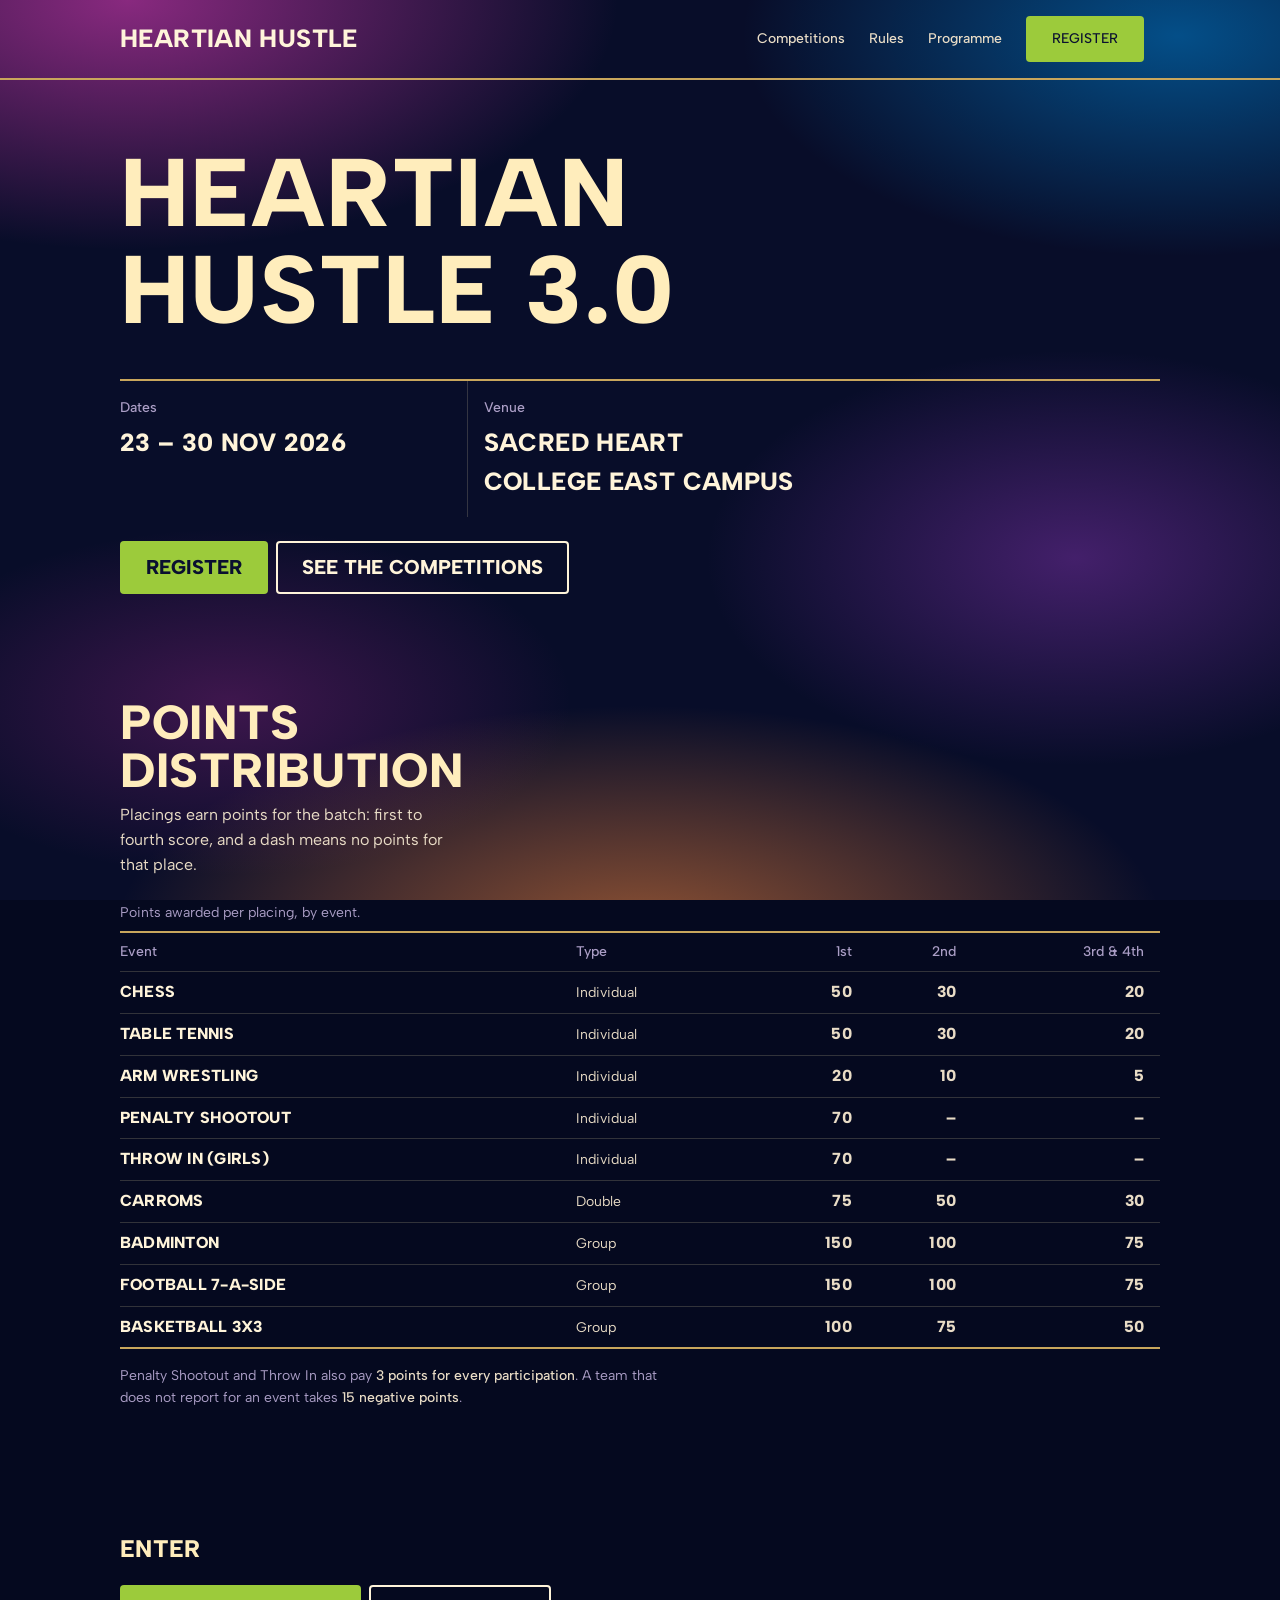
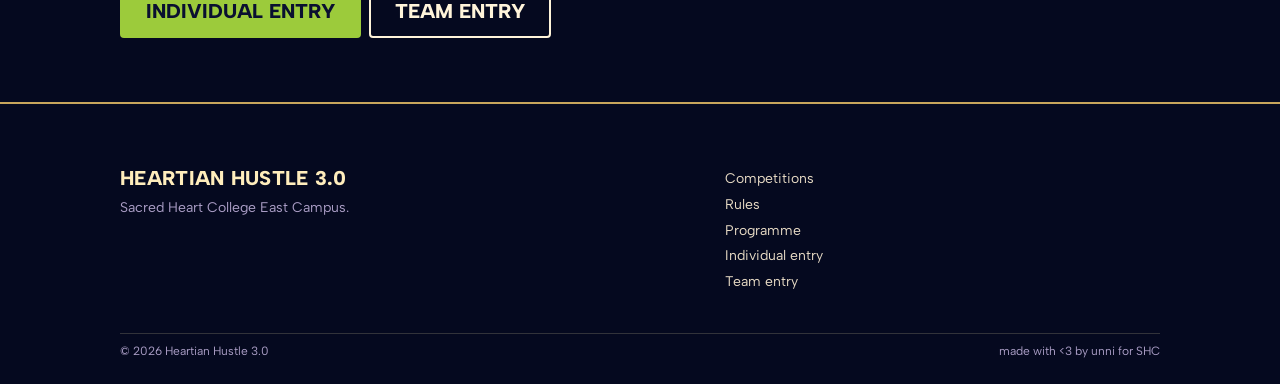
==== commit 85ca0d60: "theme: headings use the body sans, and the nav button gets its colour back Playfair Display at phone" ====
--- a/index.html
+++ b/index.html
@@ -9,11 +9,11 @@
 <meta property="og:description" content="Heartian Hustle 3.0 at Sacred Heart College East Campus, 23 – 30 November 2026.">
 <meta property="og:type" content="website">
 <meta name="theme-color" content="#080d29">
-<link rel="icon" href="data:image/svg+xml,%3Csvg xmlns='http://www.w3.org/2000/svg' viewBox='0 0 32 32'%3E%3Crect width='32' height='32' fill='%239ccb3b'/%3E%3Ctext x='16' y='24' font-family='Georgia,serif' font-size='20' font-weight='700' fill='%230a1030' text-anchor='middle'%3EH%3C/text%3E%3C/svg%3E">
+<link rel="icon" href="data:image/svg+xml,%3Csvg xmlns='http://www.w3.org/2000/svg' viewBox='0 0 32 32'%3E%3Crect width='32' height='32' fill='%239ccb3b'/%3E%3Ctext x='16' y='24' font-family='Helvetica,Arial,sans-serif' font-size='20' font-weight='700' fill='%230a1030' text-anchor='middle'%3EH%3C/text%3E%3C/svg%3E">
 <link rel="preconnect" href="https://fonts.googleapis.com">
 <link rel="preconnect" href="https://fonts.gstatic.com" crossorigin>
-<link href="https://fonts.googleapis.com/css2?family=Albert+Sans:wght@400;500&family=JetBrains+Mono:wght@500&family=Playfair+Display:wght@700;800&display=swap" rel="stylesheet">
-<link rel="stylesheet" href="css/style.css?v=20261119f">
+<link href="https://fonts.googleapis.com/css2?family=Albert+Sans:wght@400;500;700;800&family=JetBrains+Mono:wght@500&display=swap" rel="stylesheet">
+<link rel="stylesheet" href="css/style.css?v=20261119g">
 <script>document.documentElement.className += ' js';</script>
 </head>
 
@@ -174,6 +174,6 @@
   </div>
 </footer>
 
-<script src="js/site.js?v=20261119f" defer></script>
+<script src="js/site.js?v=20261119g" defer></script>
 </body>
 </html>
--- a/css/style.css
+++ b/css/style.css
@@ -17,7 +17,7 @@
   --color-focus: #ffc46b;
   --color-slot: rgba(255, 240, 183, 0.35);
 
-  --font-display: "Playfair Display", Georgia, "Times New Roman", serif;
+  --font-display: "Albert Sans", ui-sans-serif, system-ui, sans-serif;
   --font-body: "Albert Sans", ui-sans-serif, system-ui, sans-serif;
   --font-outlier: "JetBrains Mono", ui-monospace, monospace;
 
@@ -139,6 +139,10 @@
 .nav a:hover { color: var(--color-ink); text-decoration: underline; text-decoration-color: var(--color-accent-deep); text-underline-offset: 4px; }
 .nav a[aria-current="page"] { color: var(--color-ink); text-decoration: underline; text-decoration-color: var(--color-accent-deep); text-underline-offset: 4px; }
 .nav a:active { color: var(--color-accent-deep); }
+.nav a.btn-volt,
+.nav a.btn-volt:hover,
+.nav a.btn-volt[aria-current="page"] { color: var(--color-accent-ink); text-decoration: none; }
+.nav a.btn-volt:active { color: var(--color-paper); }
 .nav-toggle { display: none; }
 
 /* Controls ---------------------------------------------------------------- */
